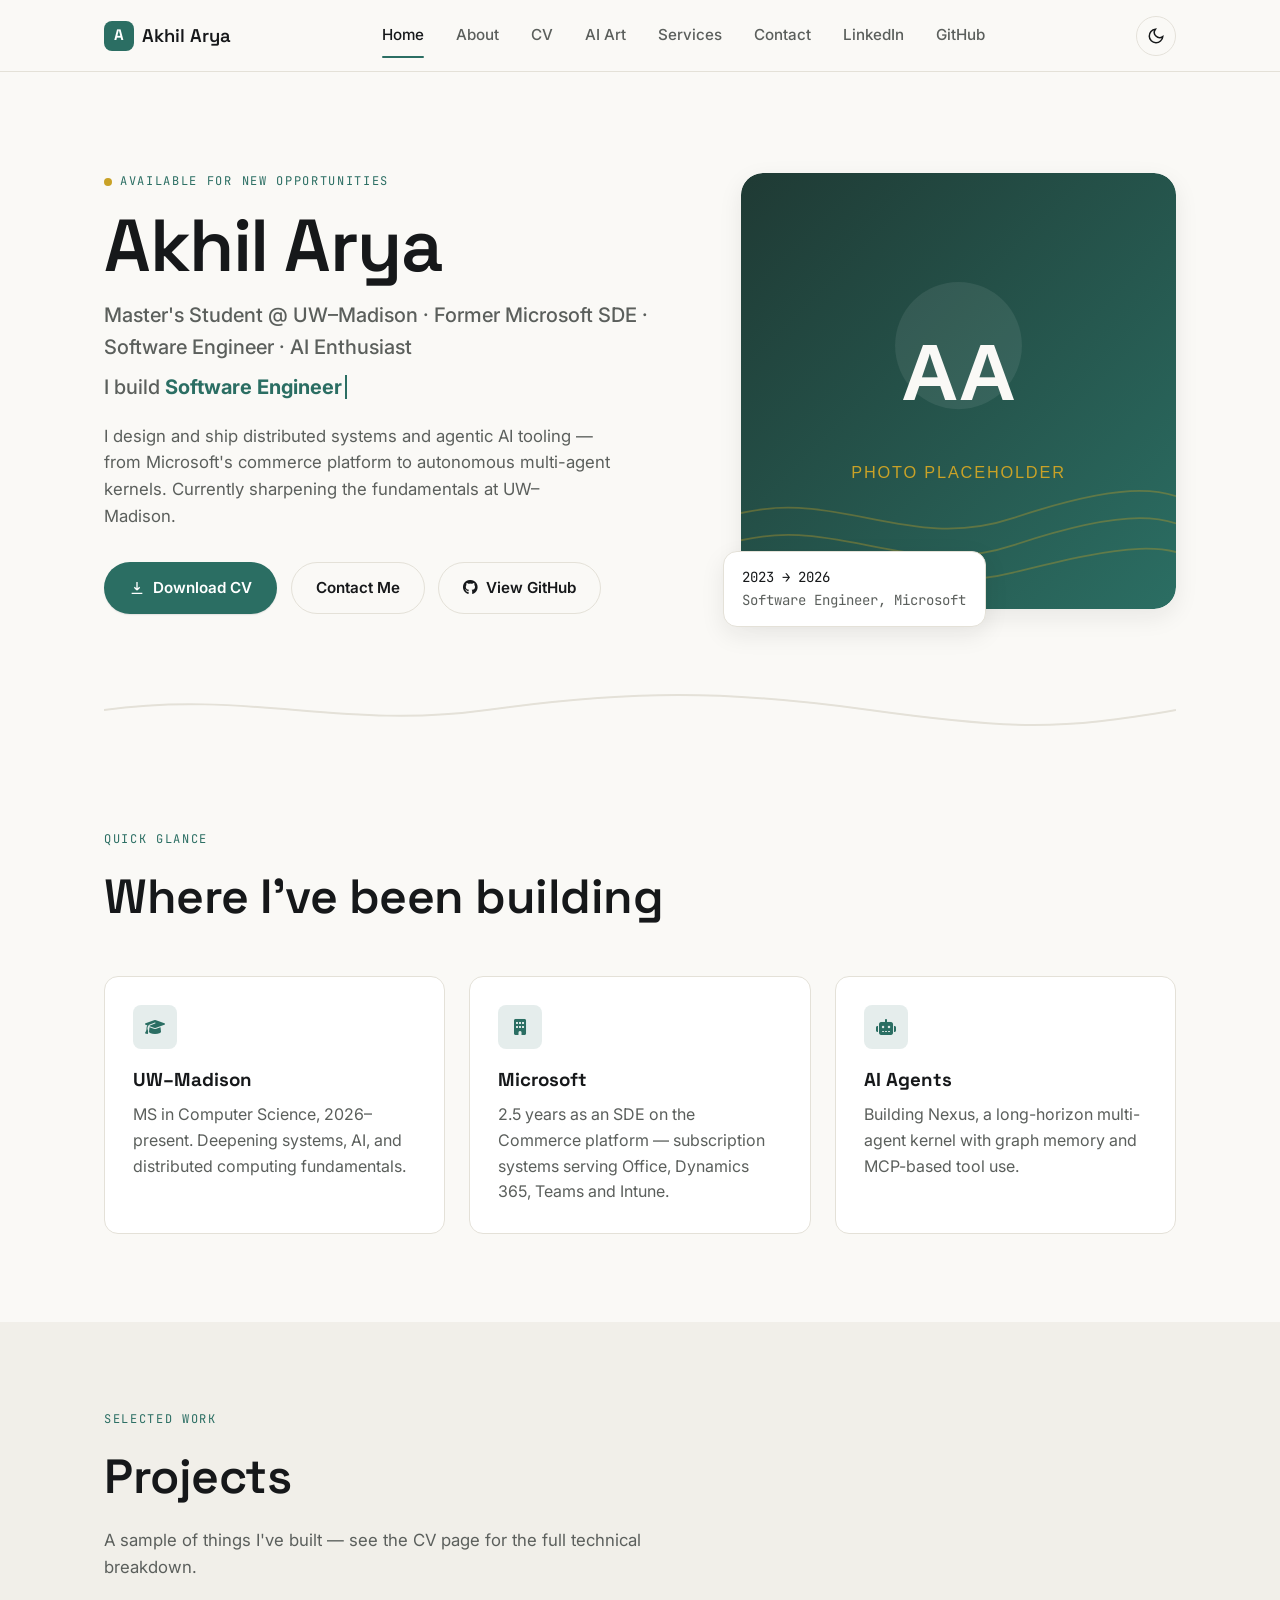
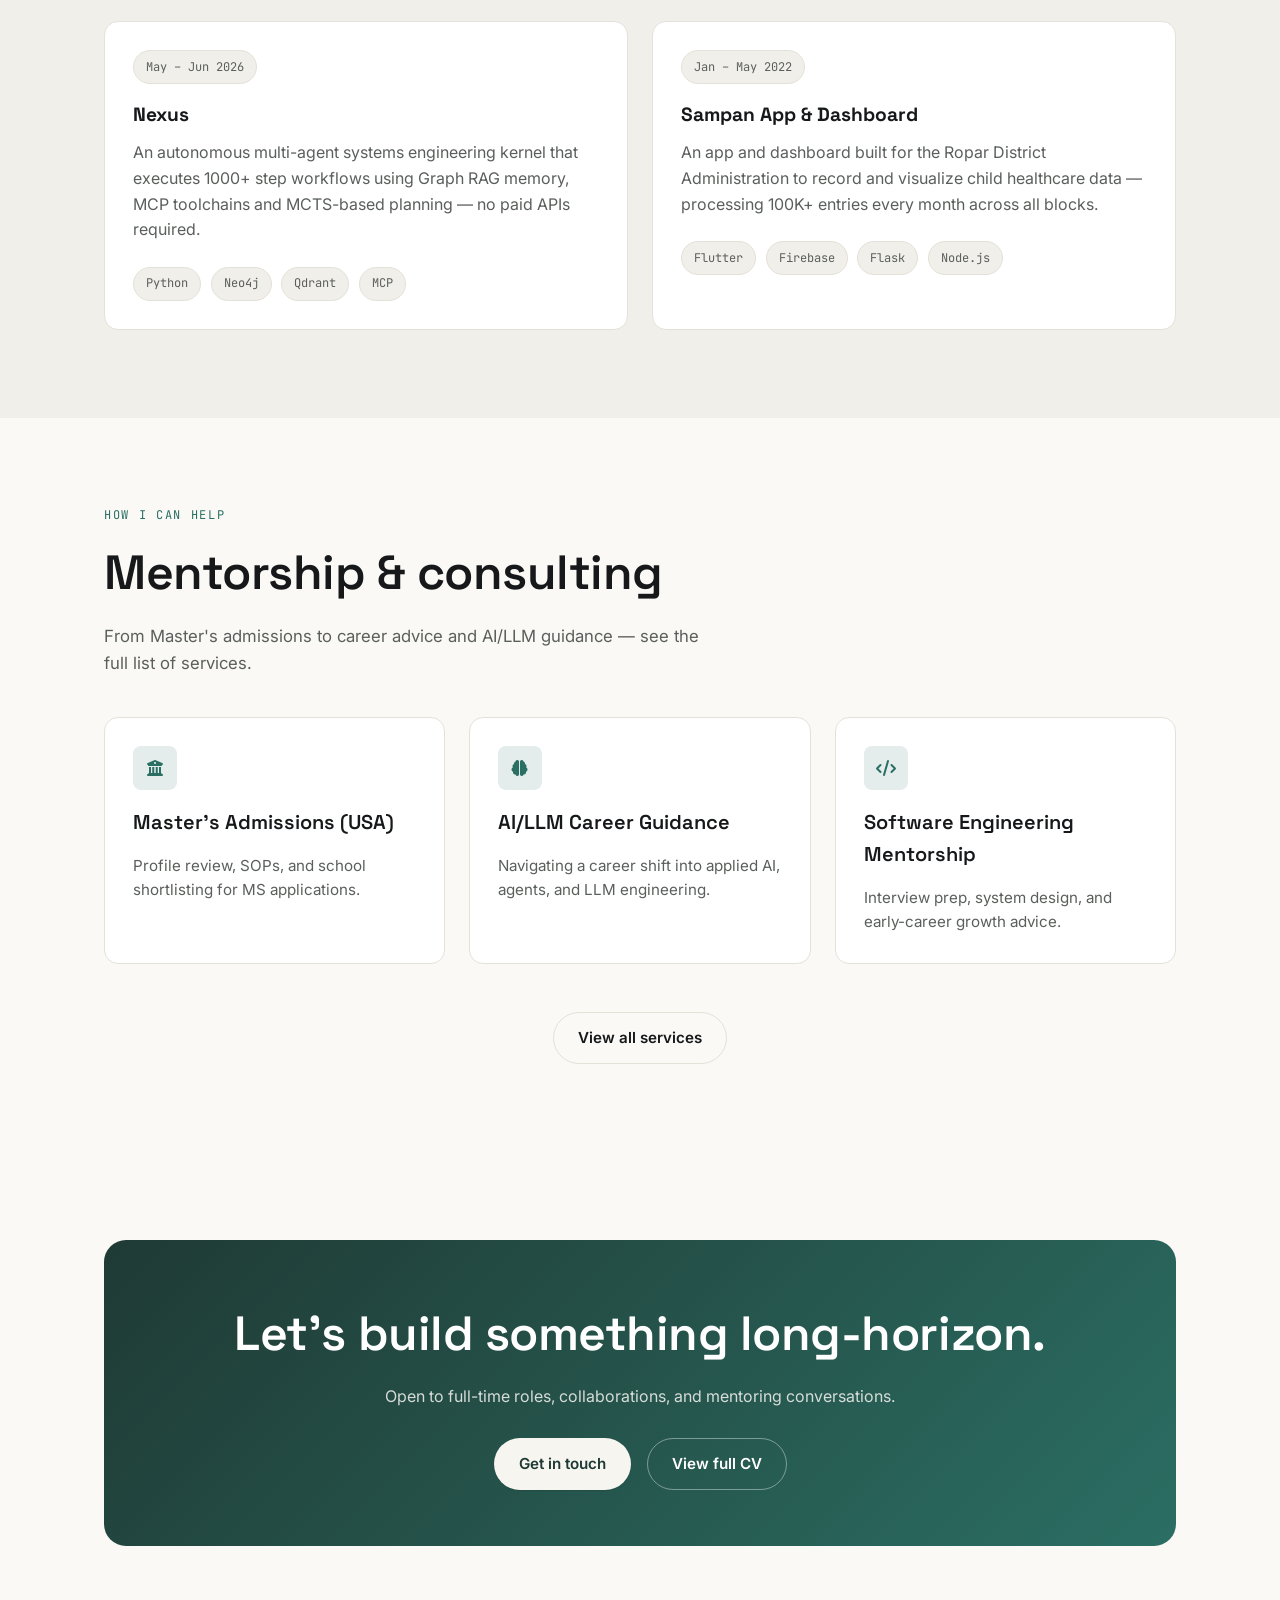
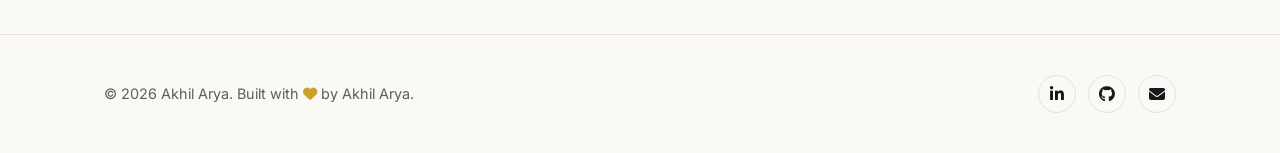
==== index.html @ 0066a9a7 "added files" ====
<!DOCTYPE html>
<html lang="en">
<head>
  <meta charset="UTF-8">
  <meta name="viewport" content="width=device-width, initial-scale=1.0">
  <title>Akhil Arya — Software Engineer &amp; AI Builder</title>
  <meta name="description" content="Akhil Arya — Master's student in Computer Science at UW–Madison and former Microsoft SDE. Building distributed systems, AI agents and LLM tooling.">
  <meta name="author" content="Akhil Arya">
  <link rel="canonical" href="https://akhilarya123.github.io/">

  <!-- Open Graph -->
  <meta property="og:type" content="website">
  <meta property="og:title" content="Akhil Arya — Software Engineer & AI Builder">
  <meta property="og:description" content="Master's student at UW–Madison, former Microsoft SDE. Portfolio, projects and CV.">
  <meta property="og:image" content="assets/images/og-image.svg">
  <meta property="og:url" content="https://akhilarya123.github.io/">
  <meta name="twitter:card" content="summary_large_image">

  <link rel="icon" type="image/svg+xml" href="assets/images/favicon.svg">
  <link rel="preconnect" href="https://fonts.googleapis.com">
  <link rel="preconnect" href="https://fonts.gstatic.com" crossorigin>
  <link href="https://fonts.googleapis.com/css2?family=Space+Grotesk:wght@500;600;700&family=Inter:wght@400;500;600;700&family=JetBrains+Mono:wght@400;500&display=swap" rel="stylesheet">
  <link rel="stylesheet" href="https://cdnjs.cloudflare.com/ajax/libs/font-awesome/6.5.1/css/all.min.css">
  <link rel="stylesheet" href="css/styles.css">
</head>
<body>
  <a class="skip-link" href="#main">Skip to content</a>
  <div class="scroll-progress" data-scroll-progress></div>

  <header class="site-header">
    <div class="container nav-inner">
      <a href="index.html" class="brand"><span class="brand-mark">A</span> Akhil Arya</a>
      <nav class="nav-links" aria-label="Primary">
        <a href="index.html" aria-current="page">Home</a>
        <a href="about.html">About</a>
        <a href="cv.html">CV</a>
        <a href="ai-art.html">AI Art</a>
        <a href="services.html">Services</a>
        <a href="contact.html">Contact</a>
        <a href="https://linkedin.com/in/akhilarya123" target="_blank" rel="noopener">LinkedIn</a>
        <a href="https://github.com/akhilarya123" target="_blank" rel="noopener">GitHub</a>
      </nav>
      <div class="nav-actions">
        <button class="theme-toggle" data-theme-toggle aria-label="Toggle dark mode">
          <svg class="icon-moon" viewBox="0 0 24 24" fill="none" stroke="currentColor" stroke-width="2"><path d="M21 12.79A9 9 0 1111.21 3 7 7 0 0021 12.79z"/></svg>
          <svg class="icon-sun" viewBox="0 0 24 24" fill="none" stroke="currentColor" stroke-width="2"><circle cx="12" cy="12" r="4"/><path d="M12 2v2M12 20v2M4.93 4.93l1.41 1.41M17.66 17.66l1.41 1.41M2 12h2M20 12h2M6.34 17.66l-1.41 1.41M19.07 4.93l-1.41 1.41"/></svg>
        </button>
        <button class="nav-toggle" data-nav-toggle aria-expanded="false" aria-controls="mobile-menu" aria-label="Toggle navigation menu">
          <svg class="icon-menu" viewBox="0 0 24 24" fill="none" stroke="currentColor" stroke-width="2"><path d="M3 6h18M3 12h18M3 18h18"/></svg>
          <svg class="icon-close" viewBox="0 0 24 24" fill="none" stroke="currentColor" stroke-width="2"><path d="M6 6l12 12M18 6L6 18"/></svg>
        </button>
      </div>
    </div>
  </header>

  <nav class="mobile-menu" id="mobile-menu" data-mobile-menu aria-label="Mobile">
    <ul>
      <li><a href="index.html">Home</a></li>
      <li><a href="about.html">About</a></li>
      <li><a href="cv.html">CV</a></li>
      <li><a href="ai-art.html">AI Art</a></li>
      <li><a href="services.html">Services</a></li>
      <li><a href="contact.html">Contact</a></li>
      <li><a href="https://linkedin.com/in/akhilarya123" target="_blank" rel="noopener">LinkedIn ↗</a></li>
      <li><a href="https://github.com/akhilarya123" target="_blank" rel="noopener">GitHub ↗</a></li>
    </ul>
  </nav>

  <main id="main">
    <!-- HERO -->
    <section class="hero container">
      <div class="hero-inner">
        <div class="reveal is-visible">
          <span class="eyebrow">Available for new opportunities</span>
          <h1 class="hero-name">Akhil Arya</h1>
          <p class="hero-role">Master's Student @ UW–Madison · Former Microsoft SDE · Software Engineer · AI Enthusiast</p>
          <p class="hero-role" style="margin-top:-0.75rem;">
            I build <span class="hero-typed" data-typed='["Software Engineer","AI Builder","Runner","Biker","Lifelong Learner"]'>Software Engineer</span>
          </p>
          <p class="hero-intro">I design and ship distributed systems and agentic AI tooling — from Microsoft's commerce platform to autonomous multi-agent kernels. Currently sharpening the fundamentals at UW–Madison.</p>
          <div class="hero-actions">
            <a class="btn btn-primary" href="assets/Akhil_CV.pdf" download>
              <svg viewBox="0 0 24 24" fill="none" stroke="currentColor" stroke-width="2"><path d="M12 3v12m0 0l-4-4m4 4l4-4M4 20h16"/></svg>
              Download CV
            </a>
            <a class="btn btn-secondary" href="contact.html">Contact Me</a>
            <a class="btn btn-secondary" href="https://github.com/akhilarya123" target="_blank" rel="noopener">
              <i class="fa-brands fa-github" aria-hidden="true"></i> View GitHub
            </a>
          </div>
        </div>
        <div class="hero-visual reveal is-visible">
          <div class="hero-photo-frame">
            <img src="assets/images/photo-hero.svg" alt="Portrait of Akhil Arya" width="480" height="480">
          </div>
          <div class="hero-stat-card">
            <div>2023 → 2026</div>
            <div style="color:var(--color-text-muted)">Software Engineer, Microsoft</div>
          </div>
        </div>
      </div>
    </section>

    <svg class="trail-divider container" viewBox="0 0 1120 48" preserveAspectRatio="none" aria-hidden="true">
      <path d="M0 24 C 150 4, 250 44, 400 24 S 650 4, 800 24 S 1000 44, 1120 24" fill="none" stroke-width="2"/>
    </svg>

    <!-- QUICK GLANCE -->
    <section class="section container">
      <div class="section-head reveal">
        <span class="section-label">Quick glance</span>
        <h2 class="section-title">Where I've been building</h2>
      </div>
      <div class="grid grid-3 reveal-stagger">
        <div class="card reveal" style="--i:0">
          <div class="service-icon"><i class="fa-solid fa-graduation-cap"></i></div>
          <h3 style="font-family:var(--font-display); margin-top:1rem;">UW–Madison</h3>
          <p style="color:var(--color-text-muted); margin-top:0.5rem;">MS in Computer Science, 2026–present. Deepening systems, AI, and distributed computing fundamentals.</p>
        </div>
        <div class="card reveal" style="--i:1">
          <div class="service-icon"><i class="fa-solid fa-building"></i></div>
          <h3 style="font-family:var(--font-display); margin-top:1rem;">Microsoft</h3>
          <p style="color:var(--color-text-muted); margin-top:0.5rem;">2.5 years as an SDE on the Commerce platform — subscription systems serving Office, Dynamics 365, Teams and Intune.</p>
        </div>
        <div class="card reveal" style="--i:2">
          <div class="service-icon"><i class="fa-solid fa-robot"></i></div>
          <h3 style="font-family:var(--font-display); margin-top:1rem;">AI Agents</h3>
          <p style="color:var(--color-text-muted); margin-top:0.5rem;">Building Nexus, a long-horizon multi-agent kernel with graph memory and MCP-based tool use.</p>
        </div>
      </div>
    </section>

    <!-- PROJECTS TEASER -->
    <section class="section section-alt">
      <div class="container">
        <div class="section-head reveal">
          <span class="section-label">Selected work</span>
          <h2 class="section-title">Projects</h2>
          <p class="section-sub">A sample of things I've built — see the CV page for the full technical breakdown.</p>
        </div>
        <div class="grid grid-2">
          <div class="card reveal">
            <span class="tag" style="margin-bottom:1rem; display:inline-block;">May – Jun 2026</span>
            <h3 style="font-family:var(--font-display); font-size:1.2rem;">Nexus</h3>
            <p style="color:var(--color-text-muted); margin-top:0.6rem;">An autonomous multi-agent systems engineering kernel that executes 1000+ step workflows using Graph RAG memory, MCP toolchains and MCTS-based planning — no paid APIs required.</p>
            <div class="tag-row">
              <span class="tag">Python</span><span class="tag">Neo4j</span><span class="tag">Qdrant</span><span class="tag">MCP</span>
            </div>
          </div>
          <div class="card reveal">
            <span class="tag" style="margin-bottom:1rem; display:inline-block;">Jan – May 2022</span>
            <h3 style="font-family:var(--font-display); font-size:1.2rem;">Sampan App &amp; Dashboard</h3>
            <p style="color:var(--color-text-muted); margin-top:0.6rem;">An app and dashboard built for the Ropar District Administration to record and visualize child healthcare data — processing 100K+ entries every month across all blocks.</p>
            <div class="tag-row">
              <span class="tag">Flutter</span><span class="tag">Firebase</span><span class="tag">Flask</span><span class="tag">Node.js</span>
            </div>
          </div>
        </div>
      </div>
    </section>

    <!-- SERVICES TEASER -->
    <section class="section container">
      <div class="section-head reveal">
        <span class="section-label">How I can help</span>
        <h2 class="section-title">Mentorship &amp; consulting</h2>
        <p class="section-sub">From Master's admissions to career advice and AI/LLM guidance — see the full list of services.</p>
      </div>
      <div class="grid grid-3">
        <div class="card service-card reveal">
          <div class="service-icon"><i class="fa-solid fa-university"></i></div>
          <h3>Master's Admissions (USA)</h3>
          <p>Profile review, SOPs, and school shortlisting for MS applications.</p>
        </div>
        <div class="card service-card reveal">
          <div class="service-icon"><i class="fa-solid fa-brain"></i></div>
          <h3>AI/LLM Career Guidance</h3>
          <p>Navigating a career shift into applied AI, agents, and LLM engineering.</p>
        </div>
        <div class="card service-card reveal">
          <div class="service-icon"><i class="fa-solid fa-code"></i></div>
          <h3>Software Engineering Mentorship</h3>
          <p>Interview prep, system design, and early-career growth advice.</p>
        </div>
      </div>
      <div class="text-center mt-lg reveal">
        <a class="btn btn-secondary" href="services.html">View all services</a>
      </div>
    </section>

    <!-- CTA -->
    <section class="section container">
      <div class="cta-band reveal">
        <h2 class="section-title">Let's build something long-horizon.</h2>
        <p>Open to full-time roles, collaborations, and mentoring conversations.</p>
        <div class="cta-actions">
          <a class="btn btn-primary" href="contact.html">Get in touch</a>
          <a class="btn" style="border:1px solid rgba(255,255,255,0.4); color:#fff;" href="cv.html">View full CV</a>
        </div>
      </div>
    </section>
  </main>

  <footer class="site-footer">
    <div class="container footer-inner">
      <div class="footer-meta">
        &copy; <span data-year></span> Akhil Arya. Built with <i class="fa-solid fa-heart" style="color:var(--color-accent-2);"></i> by Akhil Arya.
      </div>
      <div class="footer-social">
        <a class="social-icon" href="https://linkedin.com/in/akhilarya123" target="_blank" rel="noopener" aria-label="LinkedIn"><i class="fa-brands fa-linkedin-in"></i></a>
        <a class="social-icon" href="https://github.com/akhilarya123" target="_blank" rel="noopener" aria-label="GitHub"><i class="fa-brands fa-github"></i></a>
        <a class="social-icon" href="mailto:akhil.cse.ropar@gmail.com" aria-label="Email"><i class="fa-solid fa-envelope"></i></a>
      </div>
    </div>
  </footer>

  <button class="back-to-top" data-back-to-top aria-label="Back to top">
    <svg viewBox="0 0 24 24" fill="none" stroke="currentColor" stroke-width="2"><path d="M12 19V5M5 12l7-7 7 7"/></svg>
  </button>

  <script src="js/script.js"></script>
</body>
</html>
---- css/styles.css ----
/* ==========================================================================
   Akhil Arya — Portfolio Stylesheet
   Design language: "Trailhead" — a topographic contour line motif runs
   through the site as a visual thread (hero, section dividers, timeline,
   scroll progress) referencing running/biking routes + the idea of
   plotting a long-horizon path, which mirrors the engineering/AI-agent
   work in the CV. Kept quiet and precise everywhere else.
   ========================================================================== */

/* ---------- Design tokens ---------- */
:root {
  /* Color: light mode ("paper") */
  --color-bg: #FAF9F6;
  --color-surface: #FFFFFF;
  --color-surface-2: #F1EFE9;
  --color-border: #E4E1D8;
  --color-text: #16181A;
  --color-text-muted: #5B5F5C;
  --color-accent: #2B6E63;      /* pine — primary */
  --color-accent-strong: #1F3A34;
  --color-accent-2: #C9A227;    /* brass — secondary, sparing */
  --color-focus: #2B6E63;

  /* Typography */
  --font-display: 'Space Grotesk', 'Segoe UI', sans-serif;
  --font-body: 'Inter', 'Segoe UI', sans-serif;
  --font-mono: 'JetBrains Mono', 'Courier New', monospace;

  --fs-hero: clamp(2.6rem, 6vw, 4.6rem);
  --fs-h1: clamp(2rem, 4vw, 3rem);
  --fs-h2: clamp(1.5rem, 3vw, 2.1rem);
  --fs-h3: 1.25rem;
  --fs-body: 1rem;
  --fs-small: 0.875rem;
  --fs-micro: 0.75rem;

  /* Layout */
  --maxw: 1120px;
  --gap: 1.5rem;
  --radius-sm: 8px;
  --radius-md: 14px;
  --radius-lg: 22px;
  --nav-height: 72px;

  /* Motion */
  --ease: cubic-bezier(0.22, 1, 0.36, 1);
  --dur-fast: 180ms;
  --dur-med: 420ms;

  --shadow-sm: 0 1px 2px rgba(22, 24, 26, 0.06), 0 1px 1px rgba(22,24,26,0.04);
  --shadow-md: 0 8px 24px rgba(22, 24, 26, 0.08);
}

[data-theme="dark"] {
  --color-bg: #10130F;
  --color-surface: #171C17;
  --color-surface-2: #1E241E;
  --color-border: #2B322A;
  --color-text: #ECEBE4;
  --color-text-muted: #A2A79C;
  --color-accent: #6FBFA9;
  --color-accent-strong: #9AD9C6;
  --color-accent-2: #E6C15C;
  --color-focus: #6FBFA9;
  --shadow-sm: 0 1px 2px rgba(0,0,0,0.4);
  --shadow-md: 0 12px 30px rgba(0,0,0,0.45);
}

/* ---------- Reset ---------- */
*, *::before, *::after { box-sizing: border-box; }
html { scroll-behavior: smooth; }
@media (prefers-reduced-motion: reduce) {
  html { scroll-behavior: auto; }
  *, *::before, *::after {
    animation-duration: 0.001ms !important;
    animation-iteration-count: 1 !important;
    transition-duration: 0.001ms !important;
    scroll-behavior: auto !important;
  }
}

body, h1, h2, h3, h4, p, figure, blockquote, dl, dd { margin: 0; }
ul, ol { margin: 0; padding: 0; list-style: none; }
img { max-width: 100%; display: block; }
a { color: inherit; text-decoration: none; }
button { font: inherit; color: inherit; background: none; border: none; cursor: pointer; }
input, textarea { font: inherit; }

body {
  background: var(--color-bg);
  color: var(--color-text);
  font-family: var(--font-body);
  font-size: var(--fs-body);
  line-height: 1.6;
  -webkit-font-smoothing: antialiased;
  transition: background var(--dur-med) var(--ease), color var(--dur-med) var(--ease);
}

:focus-visible {
  outline: 2px solid var(--color-focus);
  outline-offset: 3px;
  border-radius: 4px;
}

.container {
  max-width: var(--maxw);
  margin-inline: auto;
  padding-inline: 1.5rem;
}

.visually-hidden {
  position: absolute; width: 1px; height: 1px; padding: 0; margin: -1px;
  overflow: hidden; clip: rect(0,0,0,0); white-space: nowrap; border: 0;
}

.skip-link {
  position: absolute; left: 1rem; top: -60px;
  background: var(--color-accent); color: #fff;
  padding: 0.6rem 1rem; border-radius: var(--radius-sm);
  z-index: 200; transition: top var(--dur-fast) var(--ease);
}
.skip-link:focus { top: 1rem; }

/* ---------- Scroll progress (trail line) ---------- */
.scroll-progress {
  position: fixed; top: 0; left: 0; height: 3px; width: 0%;
  background: linear-gradient(90deg, var(--color-accent), var(--color-accent-2));
  z-index: 300; transition: width 80ms linear;
}

/* ---------- Navigation ---------- */
.site-header {
  position: sticky; top: 0; z-index: 150;
  height: var(--nav-height);
  display: flex; align-items: center;
  background: color-mix(in srgb, var(--color-bg) 88%, transparent);
  backdrop-filter: saturate(160%) blur(10px);
  border-bottom: 1px solid var(--color-border);
}
.nav-inner {
  width: 100%;
  display: flex; align-items: center; justify-content: space-between;
}
.brand {
  font-family: var(--font-display);
  font-weight: 600;
  font-size: 1.15rem;
  display: flex; align-items: center; gap: 0.5rem;
}
.brand-mark {
  width: 30px; height: 30px; border-radius: 8px;
  background: var(--color-accent);
  color: #fff; display: flex; align-items: center; justify-content: center;
  font-family: var(--font-display); font-weight: 700; font-size: 0.95rem;
}
.nav-links {
  display: none;
  align-items: center; gap: 2rem;
}
.nav-links a {
  font-size: 0.95rem; font-weight: 500; color: var(--color-text-muted);
  position: relative; padding: 0.25rem 0;
  transition: color var(--dur-fast) var(--ease);
}
.nav-links a:hover, .nav-links a:focus-visible, .nav-links a[aria-current="page"] {
  color: var(--color-text);
}
.nav-links a[aria-current="page"]::after {
  content: ""; position: absolute; left: 0; right: 0; bottom: -6px;
  height: 2px; background: var(--color-accent); border-radius: 2px;
}
.nav-actions { display: flex; align-items: center; gap: 0.75rem; }

.theme-toggle {
  width: 40px; height: 40px; border-radius: 50%;
  display: flex; align-items: center; justify-content: center;
  border: 1px solid var(--color-border);
  transition: background var(--dur-fast) var(--ease), transform var(--dur-fast) var(--ease);
}
.theme-toggle:hover { background: var(--color-surface-2); transform: translateY(-1px); }
.theme-toggle svg { width: 18px; height: 18px; }
.theme-toggle .icon-sun { display: none; }
[data-theme="dark"] .theme-toggle .icon-moon { display: none; }
[data-theme="dark"] .theme-toggle .icon-sun { display: block; }

.nav-toggle {
  display: flex; width: 40px; height: 40px; border-radius: 8px;
  align-items: center; justify-content: center; border: 1px solid var(--color-border);
}
.nav-toggle span, .nav-toggle::before, .nav-toggle::after { display: none; }
.nav-toggle svg { width: 20px; height: 20px; }
.nav-toggle .icon-close { display: none; }
.nav-toggle[aria-expanded="true"] .icon-menu { display: none; }
.nav-toggle[aria-expanded="true"] .icon-close { display: block; }

.mobile-menu {
  position: fixed; inset: var(--nav-height) 0 0 0;
  background: var(--color-bg);
  transform: translateY(-8px);
  opacity: 0; visibility: hidden;
  transition: opacity var(--dur-med) var(--ease), transform var(--dur-med) var(--ease), visibility var(--dur-med);
  z-index: 140; padding: 2rem 1.5rem; overflow-y: auto;
}
.mobile-menu.open { opacity: 1; visibility: visible; transform: translateY(0); }
.mobile-menu ul { display: flex; flex-direction: column; gap: 0.25rem; }
.mobile-menu a {
  display: block; padding: 1rem 0.25rem; font-family: var(--font-display);
  font-size: 1.4rem; font-weight: 500; border-bottom: 1px solid var(--color-border);
}

@media (min-width: 900px) {
  .nav-links { display: flex; }
  .nav-toggle { display: none; }
  .mobile-menu { display: none; }
}

/* ---------- Buttons ---------- */
.btn {
  display: inline-flex; align-items: center; gap: 0.5rem;
  padding: 0.8rem 1.5rem; border-radius: 999px;
  font-weight: 600; font-size: 0.95rem;
  transition: transform var(--dur-fast) var(--ease), box-shadow var(--dur-fast) var(--ease), background var(--dur-fast) var(--ease);
  border: 1px solid transparent;
  white-space: nowrap;
}
.btn:hover { transform: translateY(-2px); }
.btn:active { transform: translateY(0); }
.btn-primary { background: var(--color-accent); color: #fff; box-shadow: var(--shadow-sm); }
.btn-primary:hover { box-shadow: var(--shadow-md); }
.btn-secondary { background: transparent; border-color: var(--color-border); color: var(--color-text); }
.btn-secondary:hover { background: var(--color-surface-2); }
.btn-ghost { background: transparent; color: var(--color-accent); padding-inline: 0.25rem; }
.btn svg { width: 16px; height: 16px; }

/* ---------- Hero ---------- */
.hero {
  padding-block: clamp(3rem, 8vw, 6rem) clamp(2.5rem, 6vw, 4rem);
  position: relative; overflow: hidden;
}
.hero-inner {
  display: grid; gap: 2.5rem; align-items: center;
  grid-template-columns: 1fr;
}
@media (min-width: 860px) {
  .hero-inner { grid-template-columns: 1.15fr 0.85fr; gap: 3rem; }
}
.eyebrow {
  font-family: var(--font-mono); font-size: var(--fs-micro);
  letter-spacing: 0.14em; text-transform: uppercase;
  color: var(--color-accent); display: inline-flex; align-items: center; gap: 0.5rem;
  margin-bottom: 1rem;
}
.eyebrow::before { content: ""; width: 8px; height: 8px; border-radius: 50%; background: var(--color-accent-2); }

.hero-name {
  font-family: var(--font-display); font-size: var(--fs-hero);
  font-weight: 600; line-height: 1.04; letter-spacing: -0.02em;
  margin-bottom: 0.9rem;
}
.hero-role {
  font-size: clamp(1.05rem, 2vw, 1.25rem); color: var(--color-text-muted);
  margin-bottom: 1.25rem; font-weight: 500;
}
.hero-typed {
  color: var(--color-accent); font-weight: 700;
  border-right: 2px solid var(--color-accent); padding-right: 3px;
}
.hero-intro {
  max-width: 46ch; color: var(--color-text-muted); font-size: 1.05rem; margin-bottom: 2rem;
}
.hero-actions { display: flex; flex-wrap: wrap; gap: 0.85rem; }

.hero-visual { position: relative; }
.hero-photo-frame {
  position: relative; border-radius: var(--radius-lg); overflow: hidden;
  box-shadow: var(--shadow-md); aspect-ratio: 1/1;
}
.hero-photo-frame img { width: 100%; height: 100%; object-fit: cover; }
.hero-stat-card {
  position: absolute; bottom: -18px; left: -18px;
  background: var(--color-surface); border: 1px solid var(--color-border);
  border-radius: var(--radius-md); padding: 0.9rem 1.15rem; box-shadow: var(--shadow-md);
  font-family: var(--font-mono); font-size: var(--fs-small);
  display: none;
}
@media (min-width: 560px) { .hero-stat-card { display: block; } }

.trail-divider {
  width: 100%; height: 48px; display: block; color: var(--color-border);
  margin-block: 0.5rem;
}
.trail-divider path { stroke: currentColor; }

/* ---------- Fade-in on scroll ---------- */
.reveal { opacity: 0; transform: translateY(18px); transition: opacity 700ms var(--ease), transform 700ms var(--ease); }
.reveal.is-visible { opacity: 1; transform: translateY(0); }
.reveal-stagger > * { transition-delay: calc(var(--i, 0) * 70ms); }

/* ---------- Section basics ---------- */
.section { padding-block: clamp(3rem, 7vw, 5.5rem); }
.section-alt { background: var(--color-surface-2); }
.section-head { margin-bottom: 2.5rem; max-width: 60ch; }
.section-label {
  font-family: var(--font-mono); font-size: var(--fs-micro); letter-spacing: 0.14em;
  text-transform: uppercase; color: var(--color-accent); margin-bottom: 0.6rem; display: block;
}
.section-title {
  font-family: var(--font-display); font-size: var(--fs-h1); font-weight: 600; letter-spacing: -0.01em;
}
.section-sub { color: var(--color-text-muted); margin-top: 0.75rem; font-size: 1.05rem; }

/* ---------- Cards ---------- */
.card {
  background: var(--color-surface); border: 1px solid var(--color-border);
  border-radius: var(--radius-md); padding: 1.75rem;
  transition: transform var(--dur-fast) var(--ease), box-shadow var(--dur-fast) var(--ease), border-color var(--dur-fast) var(--ease);
}
.card:hover { transform: translateY(-4px); box-shadow: var(--shadow-md); border-color: color-mix(in srgb, var(--color-accent) 40%, var(--color-border)); }

.grid { display: grid; gap: var(--gap); }
.grid-2 { grid-template-columns: 1fr; }
.grid-3 { grid-template-columns: 1fr; }
@media (min-width: 700px) { .grid-2 { grid-template-columns: 1fr 1fr; } }
@media (min-width: 700px) { .grid-3 { grid-template-columns: repeat(2, 1fr); } }
@media (min-width: 1000px) { .grid-3 { grid-template-columns: repeat(3, 1fr); } }

/* ---------- About / interests / timeline ---------- */
.about-grid {
  display: grid; gap: 3rem; grid-template-columns: 1fr;
  align-items: start;
}
@media (min-width: 900px) { .about-grid { grid-template-columns: 0.8fr 1.2fr; } }
.about-photo {
  border-radius: var(--radius-lg); overflow: hidden; box-shadow: var(--shadow-md);
  position: sticky; top: calc(var(--nav-height) + 1.5rem);
}
.about-copy p { margin-bottom: 1.1rem; color: var(--color-text-muted); }
.about-copy p strong { color: var(--color-text); }

.tag-row { display: flex; flex-wrap: wrap; gap: 0.6rem; margin-top: 1.5rem; }
.tag {
  font-family: var(--font-mono); font-size: var(--fs-micro);
  padding: 0.4rem 0.75rem; border-radius: 999px;
  background: var(--color-surface-2); border: 1px solid var(--color-border);
  color: var(--color-text-muted);
}

.interest-list { display: grid; gap: 0.75rem; grid-template-columns: 1fr; margin-top: 1rem; }
@media (min-width: 560px) { .interest-list { grid-template-columns: 1fr 1fr; } }
.interest-item {
  display: flex; align-items: center; gap: 0.75rem;
  padding: 0.85rem 1rem; border-radius: var(--radius-sm);
  background: var(--color-surface); border: 1px solid var(--color-border);
}
.interest-item svg { width: 20px; height: 20px; color: var(--color-accent); flex-shrink: 0; }

.timeline {
  position: relative; margin-top: 1rem;
  padding-left: 2rem;
}
.timeline::before {
  content: ""; position: absolute; left: 6px; top: 6px; bottom: 6px; width: 2px;
  background: linear-gradient(var(--color-accent), var(--color-border));
  border-radius: 2px;
}
.timeline-item { position: relative; padding-bottom: 2.25rem; }
.timeline-item:last-child { padding-bottom: 0; }
.timeline-item::before {
  content: ""; position: absolute; left: -2rem; top: 4px;
  width: 14px; height: 14px; border-radius: 50%;
  background: var(--color-bg); border: 3px solid var(--color-accent);
}
.timeline-date {
  font-family: var(--font-mono); font-size: var(--fs-micro); color: var(--color-accent-2);
  text-transform: uppercase; letter-spacing: 0.08em; display: block; margin-bottom: 0.3rem;
}
.timeline-title { font-family: var(--font-display); font-weight: 600; font-size: 1.1rem; }
.timeline-org { color: var(--color-text-muted); font-size: 0.95rem; margin-top: 0.15rem; }
.timeline-desc { color: var(--color-text-muted); margin-top: 0.5rem; font-size: 0.95rem; }

/* ---------- Services ---------- */
.service-card { display: flex; flex-direction: column; gap: 1rem; }
.service-icon {
  width: 44px; height: 44px; border-radius: var(--radius-sm);
  background: color-mix(in srgb, var(--color-accent) 12%, transparent);
  color: var(--color-accent); display: flex; align-items: center; justify-content: center;
}
.service-icon svg { width: 22px; height: 22px; }
.service-card h3 { font-family: var(--font-display); font-size: var(--fs-h3); font-weight: 600; }
.service-card p { color: var(--color-text-muted); font-size: 0.95rem; flex-grow: 1; }

/* ---------- CV page ---------- */
.cv-toolbar {
  display: flex; flex-wrap: wrap; gap: 1rem; align-items: center; justify-content: space-between;
  padding: 1.25rem 1.5rem; border-radius: var(--radius-md);
  background: var(--color-surface); border: 1px solid var(--color-border);
  margin-bottom: 2.5rem;
}
.cv-section { margin-bottom: 2.5rem; }
.cv-section h2 {
  font-family: var(--font-display); font-size: 1.35rem; font-weight: 600;
  margin-bottom: 1.25rem; padding-bottom: 0.6rem; border-bottom: 1px solid var(--color-border);
}
.cv-entry { margin-bottom: 1.5rem; }
.cv-entry:last-child { margin-bottom: 0; }
.cv-entry-head { display: flex; flex-wrap: wrap; justify-content: space-between; gap: 0.5rem; }
.cv-entry-title { font-weight: 600; font-family: var(--font-display); }
.cv-entry-date { font-family: var(--font-mono); font-size: var(--fs-small); color: var(--color-text-muted); }
.cv-entry-org { color: var(--color-accent); font-size: 0.95rem; margin-top: 0.15rem; }
.cv-entry ul { margin-top: 0.6rem; }
.cv-entry li { position: relative; padding-left: 1.1rem; color: var(--color-text-muted); font-size: 0.95rem; margin-bottom: 0.45rem; }
.cv-entry li::before { content: "—"; position: absolute; left: 0; color: var(--color-accent-2); }
.skills-cols { display: grid; gap: 1.5rem; grid-template-columns: 1fr; }
@media (min-width: 700px) { .skills-cols { grid-template-columns: repeat(3, 1fr); } }
.skills-cols h4 { font-family: var(--font-mono); font-size: var(--fs-small); text-transform: uppercase; letter-spacing: 0.06em; color: var(--color-text-muted); margin-bottom: 0.6rem; }

/* ---------- AI Art Gallery ---------- */
.gallery-grid { display: grid; gap: 1.75rem; grid-template-columns: 1fr; }
@media (min-width: 640px) { .gallery-grid { grid-template-columns: 1fr 1fr; } }
@media (min-width: 1000px) { .gallery-grid { grid-template-columns: repeat(3, 1fr); } }
.art-card { border-radius: var(--radius-md); overflow: hidden; background: var(--color-surface); border: 1px solid var(--color-border); }
.art-image-wrap { aspect-ratio: 4/3; overflow: hidden; }
.art-image-wrap img { width: 100%; height: 100%; object-fit: cover; transition: transform 500ms var(--ease); }
.art-card:hover .art-image-wrap img { transform: scale(1.05); }
.art-meta { padding: 1.1rem 1.25rem 1.4rem; }
.art-title { font-family: var(--font-display); font-weight: 600; margin-bottom: 0.4rem; }
.art-prompt { font-family: var(--font-mono); font-size: var(--fs-small); color: var(--color-text-muted); }
.art-date { font-size: var(--fs-micro); color: var(--color-text-muted); margin-top: 0.5rem; display: block; }

/* ---------- Glassmorphism accent panel ---------- */
.glass-panel {
  background: color-mix(in srgb, var(--color-surface) 55%, transparent);
  backdrop-filter: blur(14px) saturate(160%);
  border: 1px solid color-mix(in srgb, var(--color-border) 70%, transparent);
  border-radius: var(--radius-lg);
}

/* ---------- CTA band ---------- */
.cta-band {
  border-radius: var(--radius-lg); padding: clamp(2rem, 5vw, 3.5rem);
  background: linear-gradient(135deg, var(--color-accent-strong), var(--color-accent));
  color: #F6F5F0; text-align: center;
}
.cta-band .section-title { color: #fff; }
.cta-band p { color: color-mix(in srgb, #F6F5F0 85%, transparent); margin-top: 0.75rem; }
.cta-band .btn-primary { background: #F6F5F0; color: var(--color-accent-strong); }
.cta-actions { display: flex; justify-content: center; gap: 1rem; flex-wrap: wrap; margin-top: 1.75rem; }

/* ---------- Contact ---------- */
.contact-grid { display: grid; gap: 1.5rem; grid-template-columns: 1fr; }
@media (min-width: 700px) { .contact-grid { grid-template-columns: repeat(3, 1fr); } }
.contact-card { text-align: center; display: flex; flex-direction: column; align-items: center; gap: 0.9rem; }
.contact-card .service-icon { width: 52px; height: 52px; }
.map-placeholder {
  margin-top: 3rem; border-radius: var(--radius-lg); overflow: hidden;
  border: 1px solid var(--color-border); aspect-ratio: 16/6;
  display: flex; align-items: center; justify-content: center;
  background:
    repeating-linear-gradient(0deg, var(--color-surface-2) 0 1px, transparent 1px 24px),
    repeating-linear-gradient(90deg, var(--color-surface-2) 0 1px, transparent 1px 24px),
    var(--color-surface);
  color: var(--color-text-muted); font-family: var(--font-mono); font-size: var(--fs-small);
}

/* ---------- Footer ---------- */
.site-footer { border-top: 1px solid var(--color-border); padding-block: 2.5rem; }
.footer-inner {
  display: flex; flex-wrap: wrap; align-items: center; justify-content: space-between; gap: 1.5rem;
}
.footer-social { display: flex; gap: 0.75rem; }
.social-icon {
  width: 38px; height: 38px; border-radius: 50%; border: 1px solid var(--color-border);
  display: flex; align-items: center; justify-content: center;
  transition: background var(--dur-fast) var(--ease), transform var(--dur-fast) var(--ease);
}
.social-icon:hover { background: var(--color-surface-2); transform: translateY(-2px); }
.social-icon svg { width: 17px; height: 17px; }
.footer-meta { color: var(--color-text-muted); font-size: 0.9rem; }
.back-to-top {
  position: fixed; right: 1.5rem; bottom: 1.5rem;
  width: 46px; height: 46px; border-radius: 50%;
  background: var(--color-accent); color: #fff;
  display: flex; align-items: center; justify-content: center;
  box-shadow: var(--shadow-md);
  opacity: 0; visibility: hidden; transform: translateY(10px);
  transition: all var(--dur-fast) var(--ease);
  z-index: 120;
}
.back-to-top.visible { opacity: 1; visibility: visible; transform: translateY(0); }
.back-to-top svg { width: 20px; height: 20px; }

/* ---------- Utility ---------- */
.text-center { text-align: center; }
.mt-lg { margin-top: 3rem; }
.lazy-img { background: var(--color-surface-2); }

/* ---------- Page hero (non-home pages) ---------- */
.page-hero { padding-block: clamp(2.5rem, 6vw, 4rem) clamp(1.5rem, 4vw, 2.5rem); }
.page-hero .section-title { margin-top: 0.5rem; }
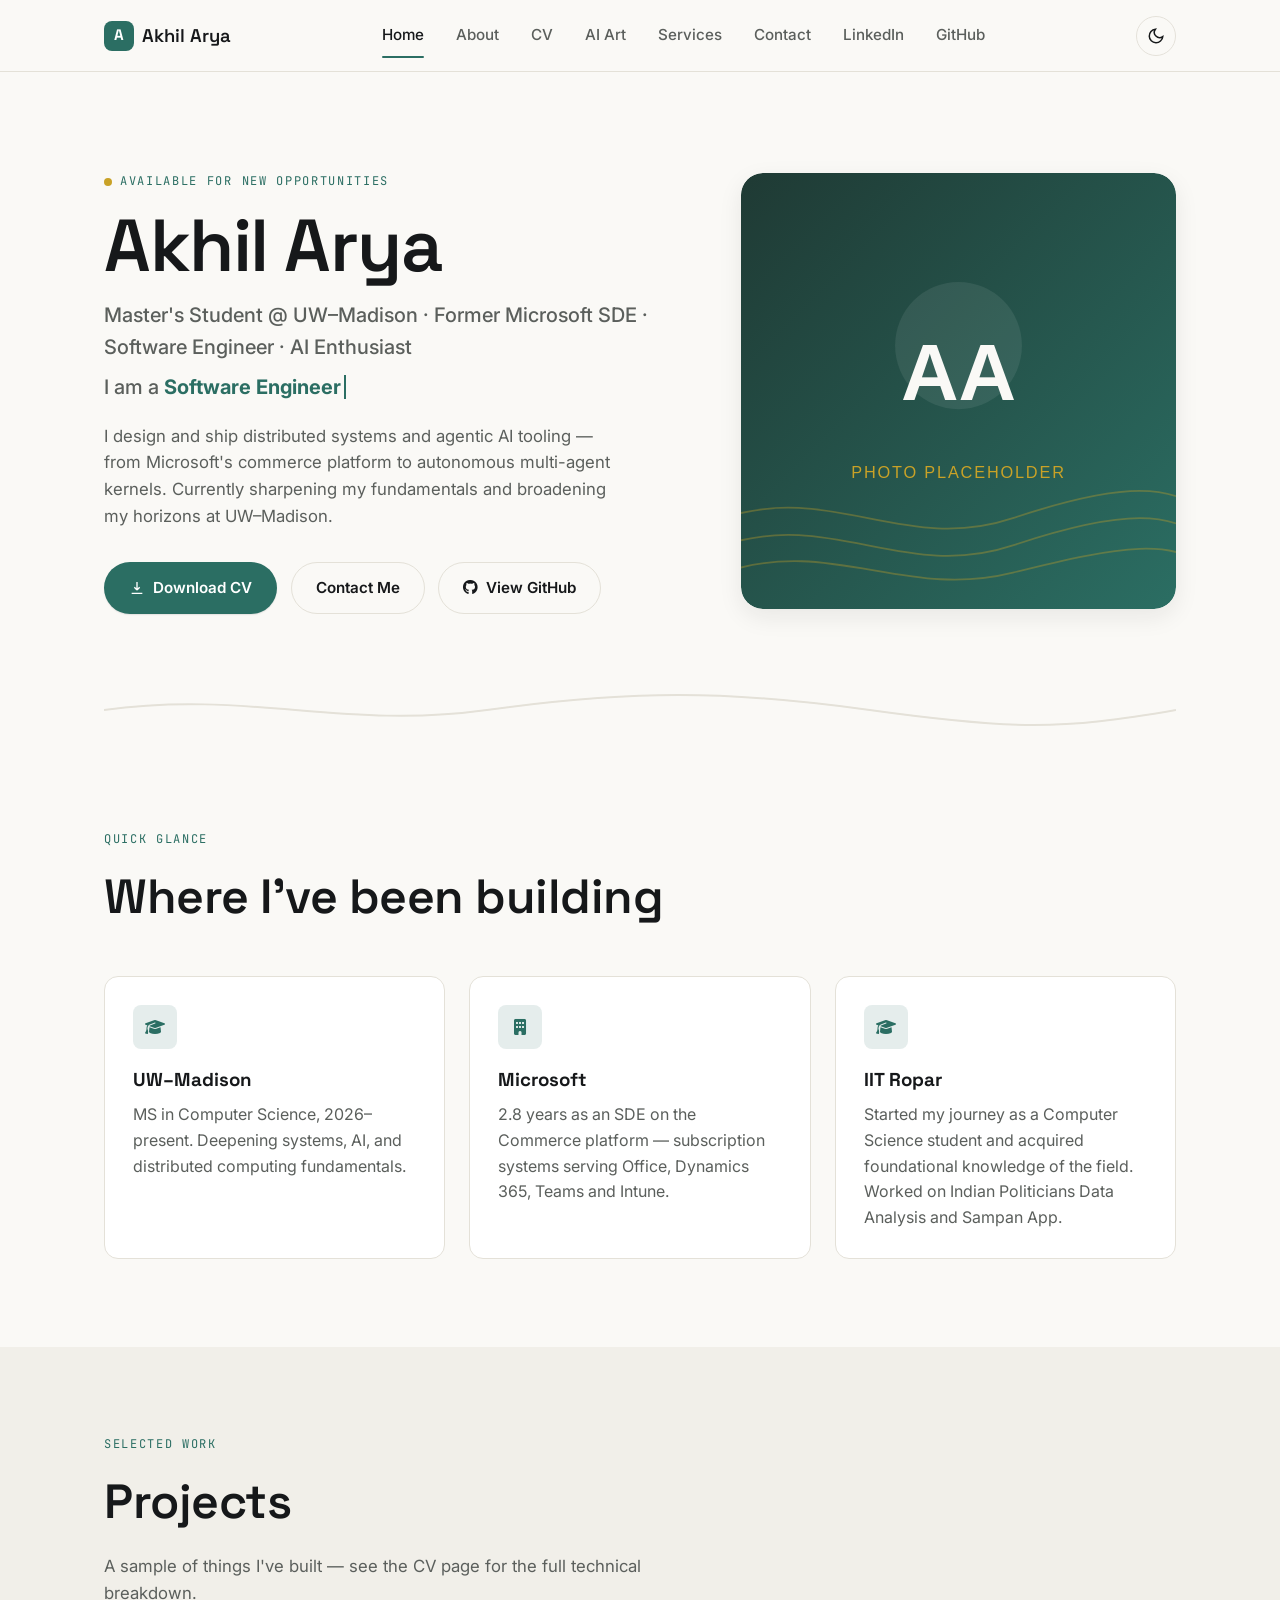
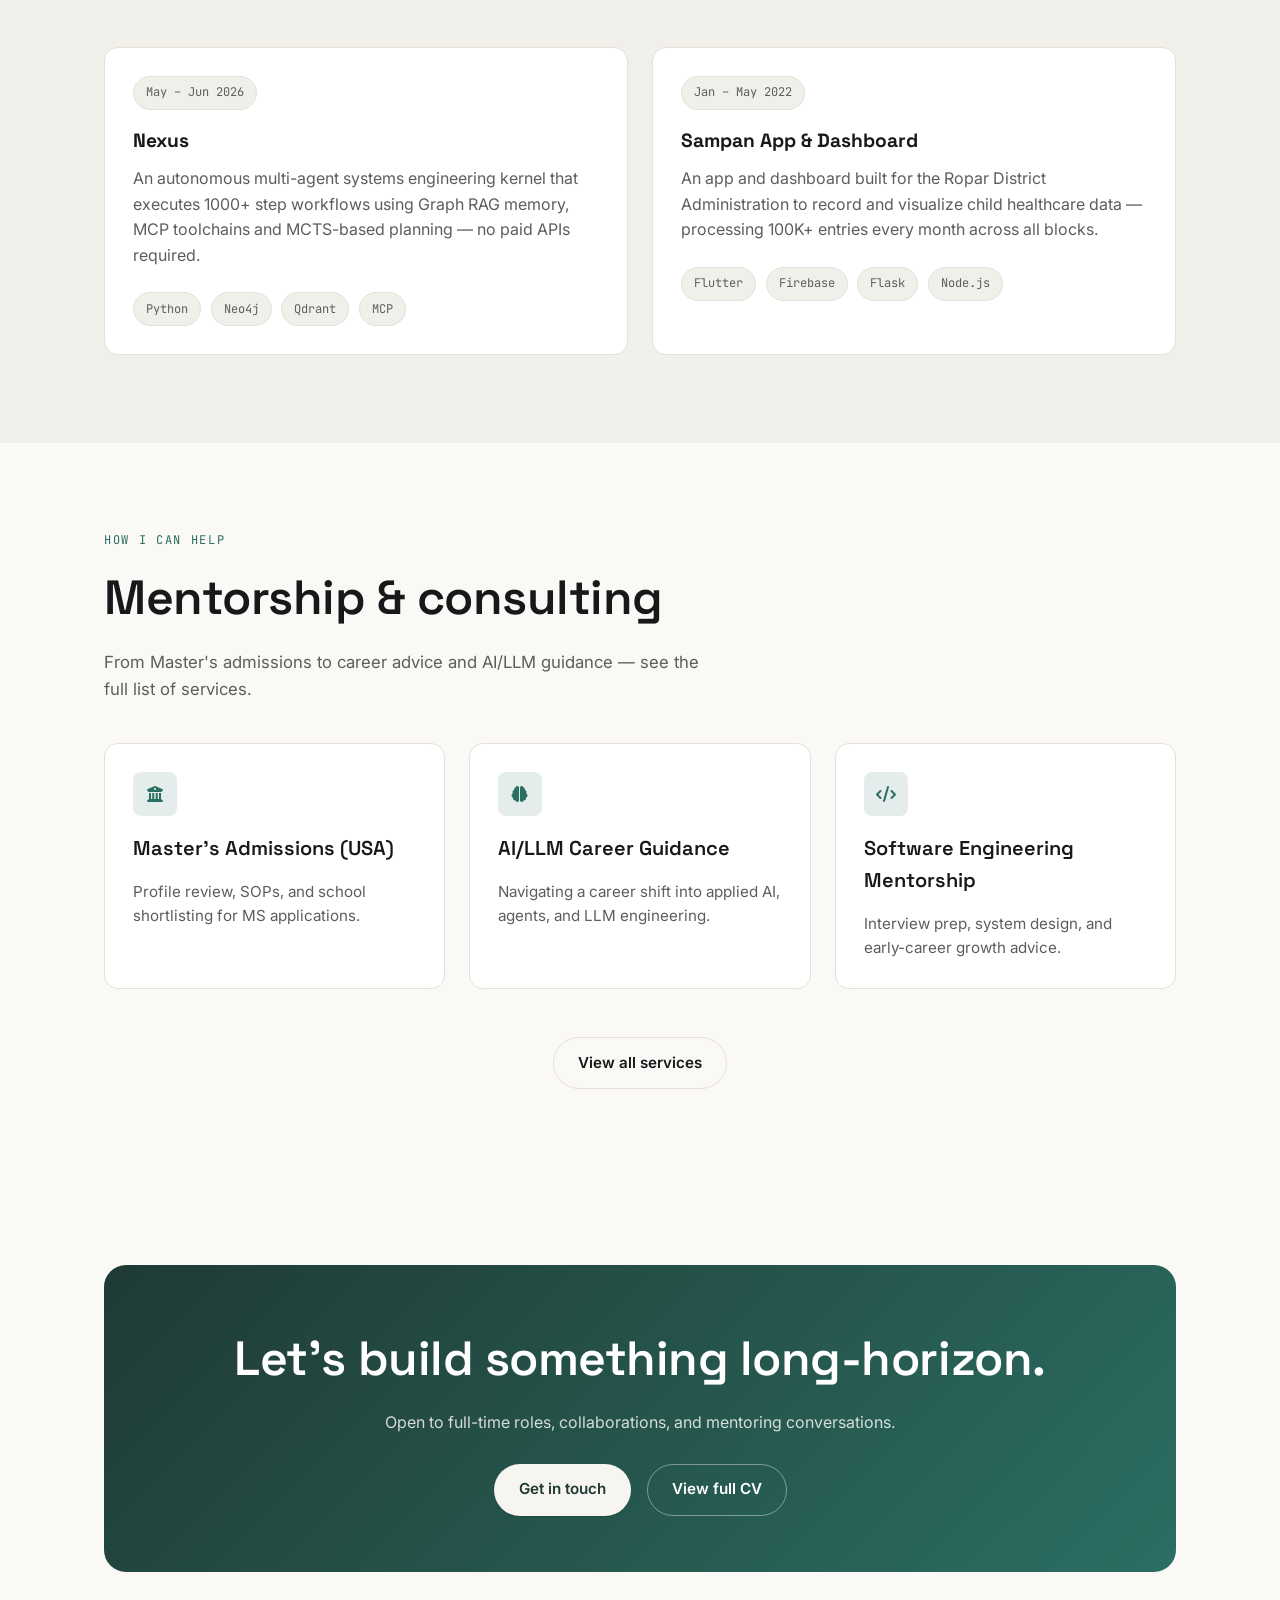
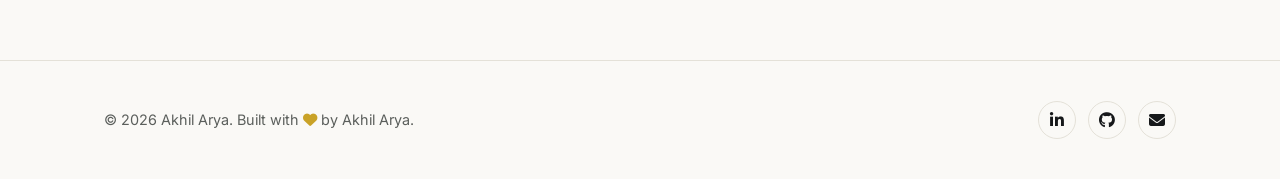
==== commit 469a57ae: "made some basic changes" ====
--- a/index.html
+++ b/index.html
@@ -75,9 +75,9 @@
           <h1 class="hero-name">Akhil Arya</h1>
           <p class="hero-role">Master's Student @ UW–Madison · Former Microsoft SDE · Software Engineer · AI Enthusiast</p>
           <p class="hero-role" style="margin-top:-0.75rem;">
-            I build <span class="hero-typed" data-typed='["Software Engineer","AI Builder","Runner","Biker","Lifelong Learner"]'>Software Engineer</span>
+            I am a <span class="hero-typed" data-typed='["Software Engineer","AI Builder","Runner","Philosopher","Lifelong Learner"]'>Software Engineer</span>
           </p>
-          <p class="hero-intro">I design and ship distributed systems and agentic AI tooling — from Microsoft's commerce platform to autonomous multi-agent kernels. Currently sharpening the fundamentals at UW–Madison.</p>
+          <p class="hero-intro">I design and ship distributed systems and agentic AI tooling — from Microsoft's commerce platform to autonomous multi-agent kernels. Currently sharpening my fundamentals and broadening my horizons at UW–Madison.</p>
           <div class="hero-actions">
             <a class="btn btn-primary" href="assets/Akhil_CV.pdf" download>
               <svg viewBox="0 0 24 24" fill="none" stroke="currentColor" stroke-width="2"><path d="M12 3v12m0 0l-4-4m4 4l4-4M4 20h16"/></svg>
@@ -93,10 +93,12 @@
           <div class="hero-photo-frame">
             <img src="assets/images/photo-hero.svg" alt="Portrait of Akhil Arya" width="480" height="480">
           </div>
+          <!-- 
           <div class="hero-stat-card">
             <div>2023 → 2026</div>
             <div style="color:var(--color-text-muted)">Software Engineer, Microsoft</div>
           </div>
+        -->
         </div>
       </div>
     </section>
@@ -120,12 +122,12 @@
         <div class="card reveal" style="--i:1">
           <div class="service-icon"><i class="fa-solid fa-building"></i></div>
           <h3 style="font-family:var(--font-display); margin-top:1rem;">Microsoft</h3>
-          <p style="color:var(--color-text-muted); margin-top:0.5rem;">2.5 years as an SDE on the Commerce platform — subscription systems serving Office, Dynamics 365, Teams and Intune.</p>
+          <p style="color:var(--color-text-muted); margin-top:0.5rem;">2.8 years as an SDE on the Commerce platform — subscription systems serving Office, Dynamics 365, Teams and Intune.</p>
         </div>
         <div class="card reveal" style="--i:2">
-          <div class="service-icon"><i class="fa-solid fa-robot"></i></div>
-          <h3 style="font-family:var(--font-display); margin-top:1rem;">AI Agents</h3>
-          <p style="color:var(--color-text-muted); margin-top:0.5rem;">Building Nexus, a long-horizon multi-agent kernel with graph memory and MCP-based tool use.</p>
+          <div class="service-icon"><i class="fa-solid fa-graduation-cap"></i></div>
+          <h3 style="font-family:var(--font-display); margin-top:1rem;">IIT Ropar</h3>
+          <p style="color:var(--color-text-muted); margin-top:0.5rem;">Started my journey as a Computer Science student and acquired foundational knowledge of the field. Worked on Indian Politicians Data Analysis and Sampan App.</p>
         </div>
       </div>
     </section>
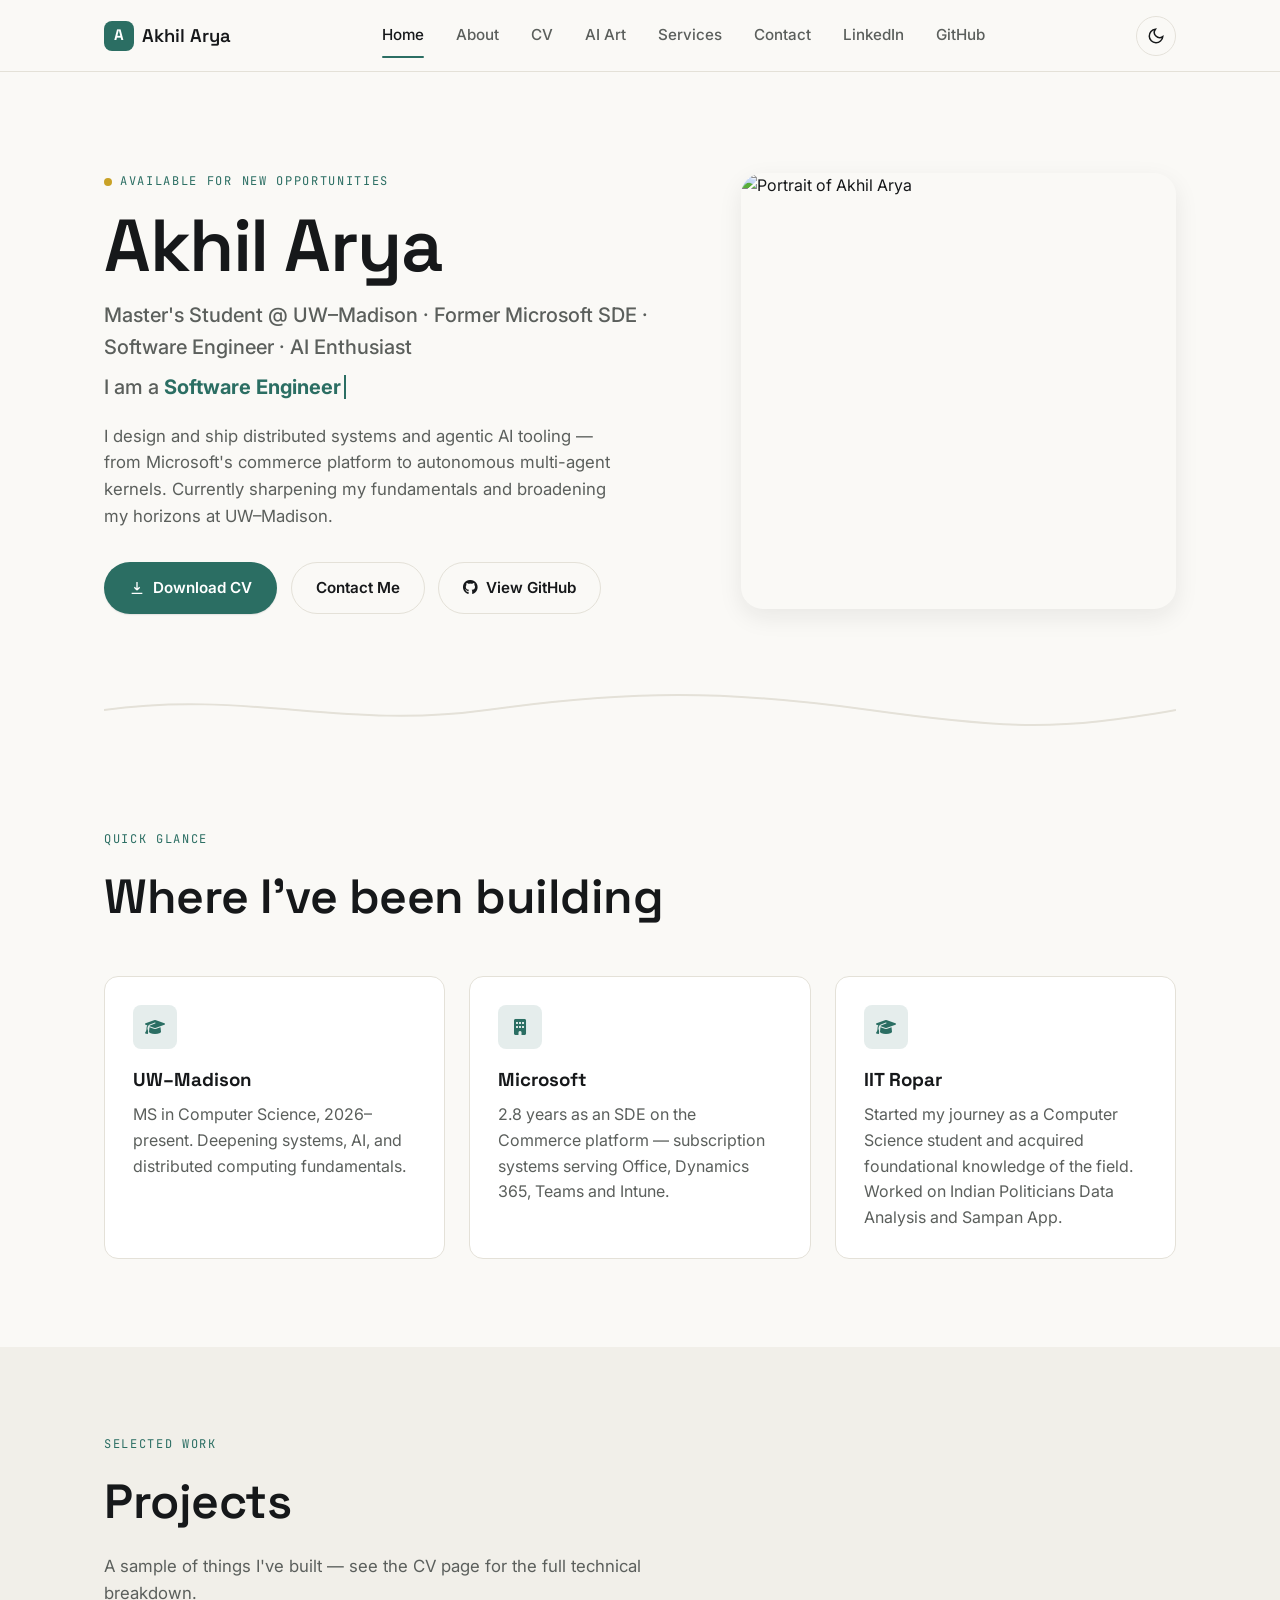
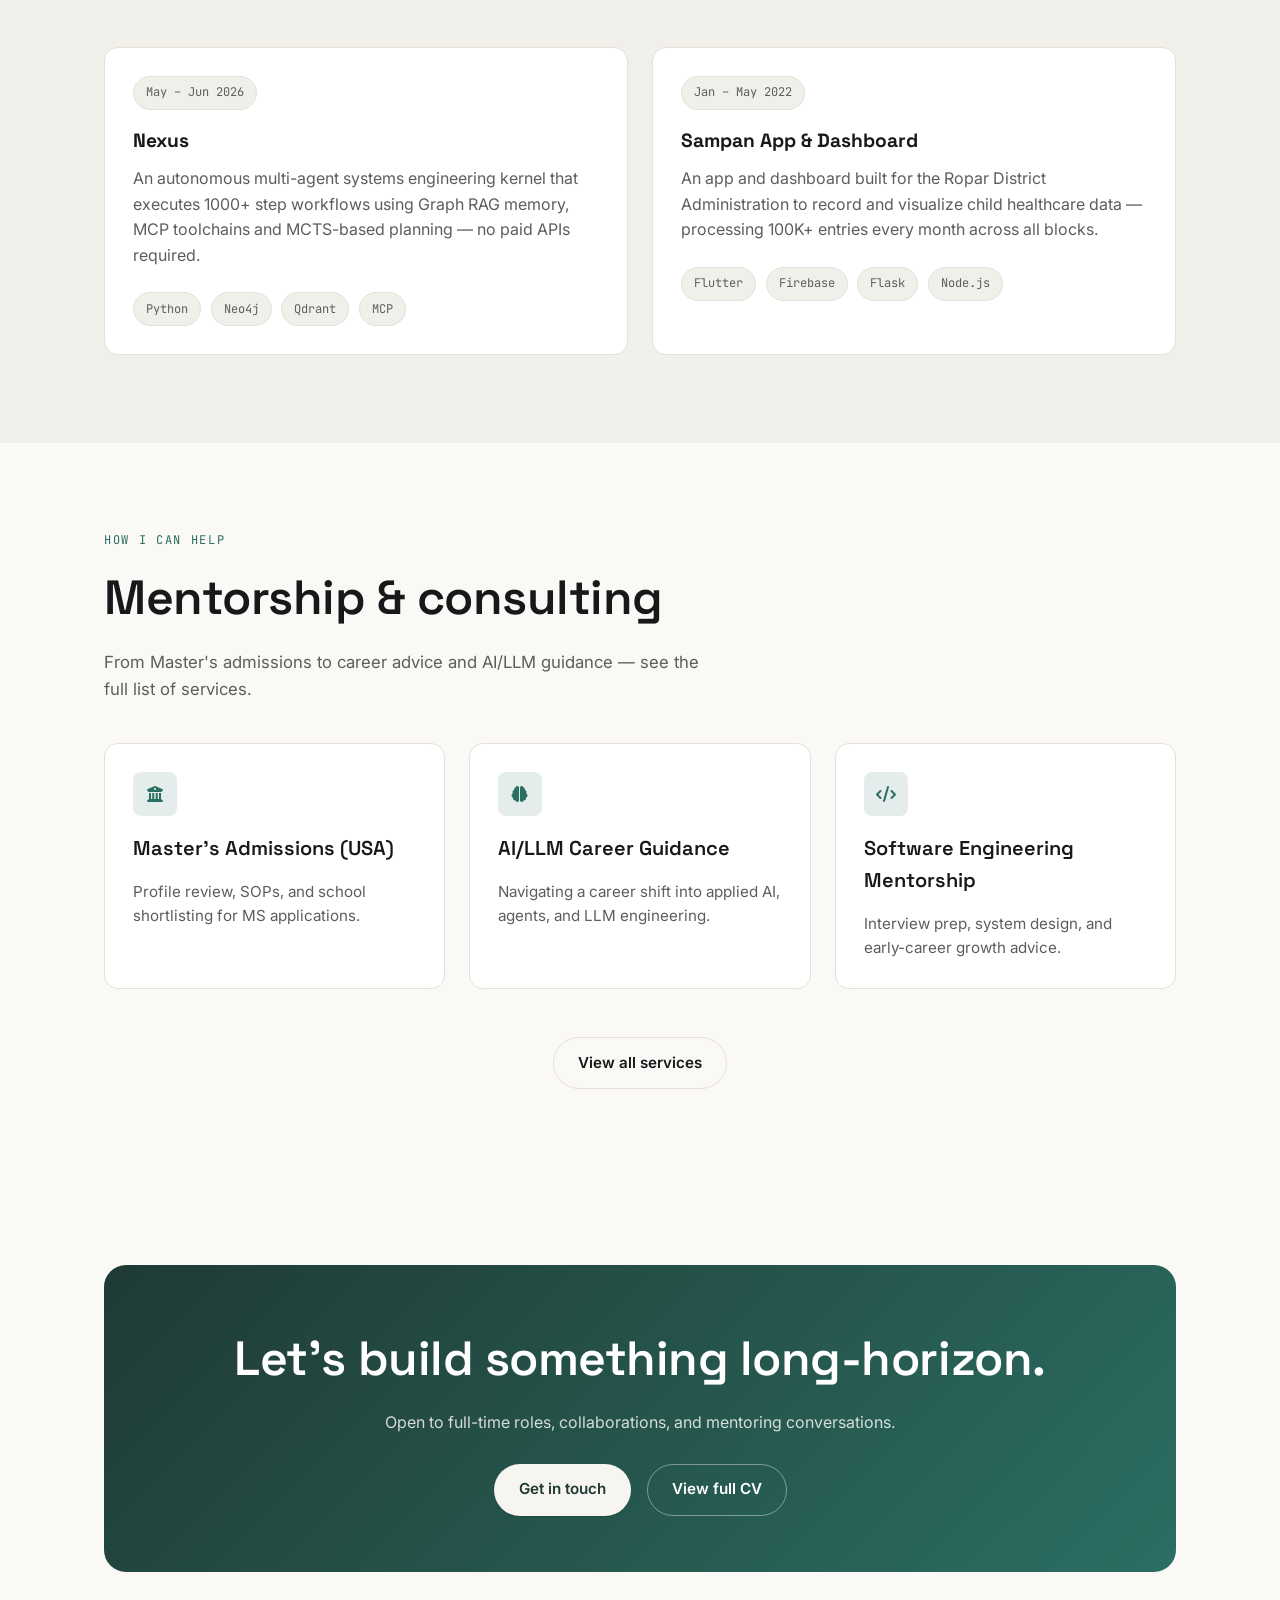
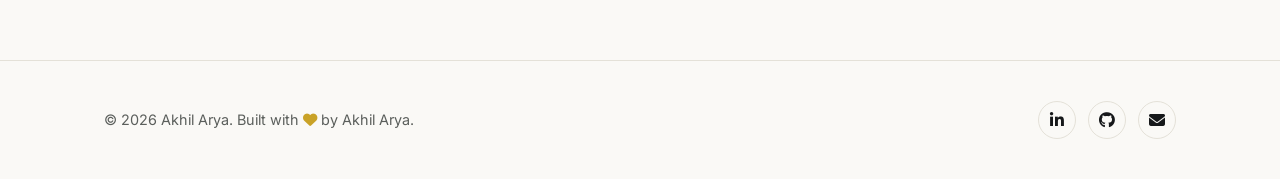
==== commit 2aeaabe0: "added images" ====
--- a/index.html
+++ b/index.html
@@ -91,7 +91,7 @@
         </div>
         <div class="hero-visual reveal is-visible">
           <div class="hero-photo-frame">
-            <img src="assets/images/photo-hero.svg" alt="Portrait of Akhil Arya" width="480" height="480">
+            <img src="assets/images/photo-hero.png" alt="Portrait of Akhil Arya" width="480" height="480">
           </div>
           <!-- 
           <div class="hero-stat-card">
--- a/css/styles.css
+++ b/css/styles.css
@@ -275,7 +275,7 @@
   position: relative; border-radius: var(--radius-lg); overflow: hidden;
   box-shadow: var(--shadow-md); aspect-ratio: 1/1;
 }
-.hero-photo-frame img { width: 100%; height: 100%; object-fit: cover; }
+.hero-photo-frame img { width: 100%; height: 100%; object-fit: cover; object-position: center 12%; }
 .hero-stat-card {
   position: absolute; bottom: -18px; left: -18px;
   background: var(--color-surface); border: 1px solid var(--color-border);
@@ -333,6 +333,19 @@
 .about-photo {
   border-radius: var(--radius-lg); overflow: hidden; box-shadow: var(--shadow-md);
   position: sticky; top: calc(var(--nav-height) + 1.5rem);
+}
+.about-photo img {
+  width: 100%;
+  height: auto;
+  display: block;
+}
+@media (max-width: 899px) {
+  .about-photo {
+    position: static;
+    top: auto;
+    max-width: 520px;
+    margin-inline: auto;
+  }
 }
 .about-copy p { margin-bottom: 1.1rem; color: var(--color-text-muted); }
 .about-copy p strong { color: var(--color-text); }
